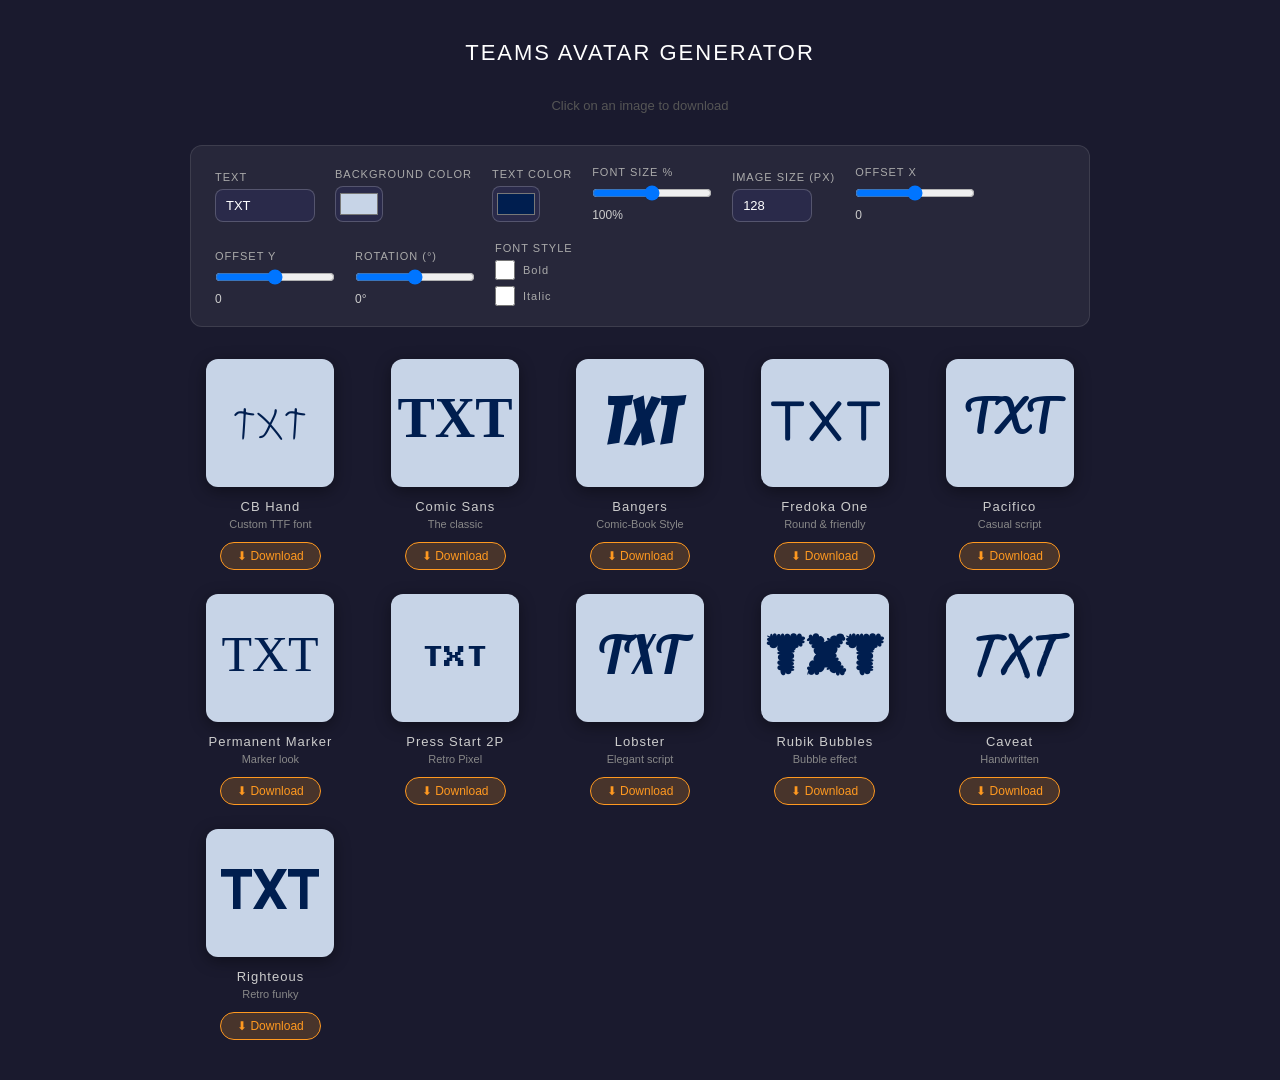
==== teamsIconPicker.html @ 69372c63 "full" ====
<!DOCTYPE html>
<html lang="en">
<head>
  <meta charset="UTF-8">
  <title>Teams Avatar Generator</title>
  <link href="https://fonts.googleapis.com/css2?family=Boogaloo&family=Fredoka+One&family=Pacifico&family=Righteous&family=Bangers&family=Lobster&family=Press+Start+2P&family=Caveat:wght@700&family=Permanent+Marker&family=Rubik+Bubbles&display=swap" rel="stylesheet">
  <link href="style.css" rel="stylesheet">
</head>
<body>
  <h1>Teams Avatar Generator</h1>
  <p class="hint">Click on an image to download</p>

  <div class="config-panel">
    <div class="config-group">
      <label>Text</label>
      <input type="text" id="cfgTextValue" value="TXT" maxlength="20" placeholder="Text">
    </div>
    <div class="config-group">
      <label>Background color</label>
      <input type="color" id="cfgBg" value="#c7d4e7" title="Background color">
    </div>
    <div class="config-group">
      <label>Text color</label>
      <input type="color" id="cfgText" value="#001e4f" title="Text color">
    </div>
    <div class="config-group">
      <label>Font size %</label>
      <input type="range" id="cfgFontScale" min="50" max="150" value="100" step="5">
      <span id="cfgFontScaleVal" class="font-scale-value">100%</span>
    </div>
    <div class="config-group">
      <label>Image size (px)</label>
      <input type="number" id="cfgSize" min="64" max="256" value="128" step="8">
    </div>
    <div class="config-group">
      <label>Offset X</label>
      <input type="range" id="cfgOffsetX" min="-50" max="50" value="0" step="1">
      <span id="cfgOffsetXVal" class="slider-value">0</span>
    </div>
    <div class="config-group">
      <label>Offset Y</label>
      <input type="range" id="cfgOffsetY" min="-50" max="50" value="0" step="1">
      <span id="cfgOffsetYVal" class="slider-value">0</span>
    </div>
    <div class="config-group">
      <label>Rotation (°)</label>
      <input type="range" id="cfgRotate" min="-180" max="180" value="0" step="1">
      <span id="cfgRotateVal" class="slider-value">0°</span>
    </div>
    <div class="config-group">
      <label>Font style</label>
      <div class="checkbox-row">
        <input type="checkbox" id="cfgBold" title="Bold">
        <label for="cfgBold">Bold</label>
      </div>
      <div class="checkbox-row">
        <input type="checkbox" id="cfgItalic" title="Italic">
        <label for="cfgItalic">Italic</label>
      </div>
    </div>
  </div>

  <div class="grid" id="grid"></div>

  <script src="app.js"></script>
</body>
</html>
---- style.css ----
/* Custom TTF font loaded separately */
@font-face {
  font-family: 'CBHand';
  src: url('CBHand.ttf') format('truetype');
  font-weight: normal;
  font-style: normal;
}

* { box-sizing: border-box; margin: 0; padding: 0; }

body {
  background: #1a1a2e;
  min-height: 100vh;
  display: flex;
  flex-direction: column;
  align-items: center;
  padding: 40px 20px;
  font-family: sans-serif;
  gap: 32px;
}

h1 {
  color: #fff;
  font-size: 22px;
  font-weight: 300;
  letter-spacing: 2px;
  text-transform: uppercase;
}

.grid {
  display: grid;
  grid-template-columns: repeat(auto-fit, minmax(160px, 1fr));
  gap: 24px;
  width: 100%;
  max-width: 900px;
}

.card {
  display: flex;
  flex-direction: column;
  align-items: center;
  gap: 12px;
  cursor: pointer;
}

.card canvas {
  border-radius: 12px;
  box-shadow: 0 4px 16px rgba(0,0,0,0.4);
  transition: transform 0.15s, box-shadow 0.15s;
}

.card:hover canvas {
  transform: scale(1.08);
  box-shadow: 0 8px 28px rgba(255,153,32,0.5);
}

.card-label {
  color: #ccc;
  font-size: 13px;
  letter-spacing: 1px;
}

.card-sub {
  color: #888;
  font-size: 11px;
  margin-top: -8px;
}

.download-btn {
  padding: 6px 16px;
  font-size: 12px;
  background: rgba(255,153,32,0.2);
  color: #ff9920;
  border: 1px solid #ff9920;
  border-radius: 20px;
  cursor: pointer;
  transition: background 0.15s;
}

.download-btn:hover { background: rgba(255,153,32,0.4); }

p.hint {
  color: #555;
  font-size: 13px;
}

.config-panel {
  display: flex;
  flex-wrap: wrap;
  gap: 20px;
  align-items: flex-end;
  padding: 20px 24px;
  background: rgba(255,255,255,0.06);
  border-radius: 12px;
  border: 1px solid rgba(255,255,255,0.1);
  width: 100%;
  max-width: 900px;
}

.config-group {
  display: flex;
  flex-direction: column;
  gap: 6px;
}

.config-group label {
  color: #aaa;
  font-size: 11px;
  text-transform: uppercase;
  letter-spacing: 1px;
}

.config-group input[type="color"] {
  width: 48px;
  height: 36px;
  padding: 2px;
  border: 1px solid rgba(255,255,255,0.2);
  border-radius: 8px;
  cursor: pointer;
  background: #2a2a4a;
}

.config-group input[type="number"],
.config-group input[type="range"],
.config-group input[type="text"] {
  width: 80px;
  padding: 8px 10px;
  background: #2a2a4a;
  border: 1px solid rgba(255,255,255,0.2);
  border-radius: 8px;
  color: #fff;
  font-size: 13px;
}

.config-group input[type="text"] { width: 100px; }

.config-group input[type="range"] {
  width: 120px;
  padding: 0;
}

.config-group input[type="checkbox"] {
  width: 20px;
  height: 20px;
  accent-color: #ff9920;
  cursor: pointer;
}

.config-group .checkbox-row {
  display: flex;
  align-items: center;
  gap: 8px;
}

.config-group .checkbox-row label { margin: 0; text-transform: none; }

.config-row {
  display: flex;
  gap: 8px;
  align-items: center;
}

.config-row .config-group { flex: 0 0 auto; }

.font-scale-value,
.slider-value {
  color: #ccc;
  font-size: 12px;
}
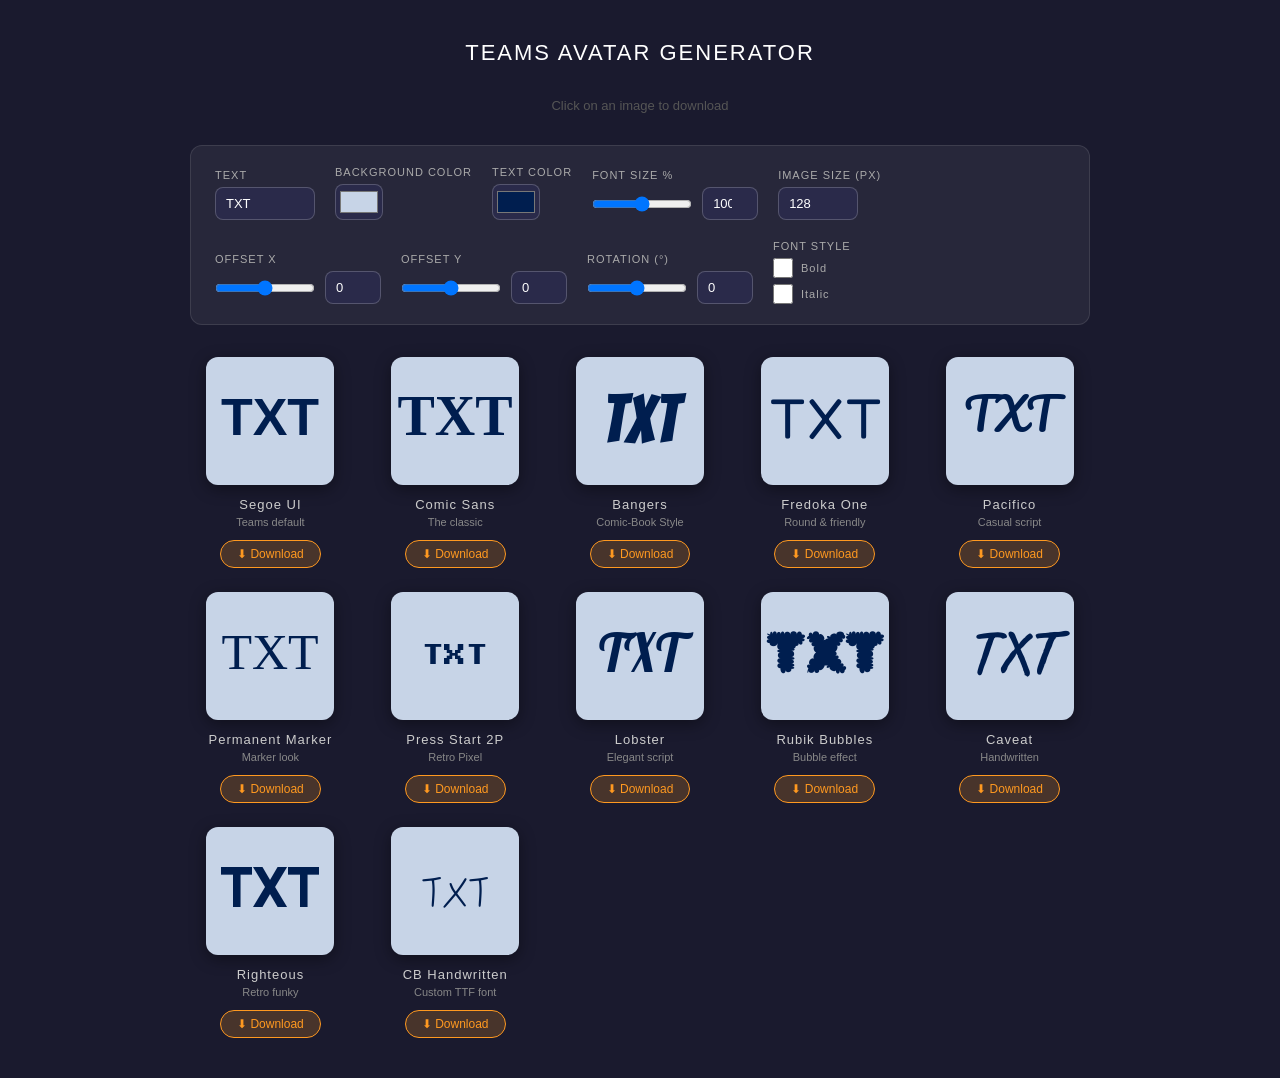
==== commit 80570d21: "fonts" ====
--- a/teamsIconPicker.html
+++ b/teamsIconPicker.html
@@ -25,8 +25,10 @@
     </div>
     <div class="config-group">
       <label>Font size %</label>
-      <input type="range" id="cfgFontScale" min="50" max="150" value="100" step="5">
-      <span id="cfgFontScaleVal" class="font-scale-value">100%</span>
+      <div class="slider-input-row">
+        <input type="range" id="cfgFontScale" min="50" max="150" value="100" step="5">
+        <input type="number" id="cfgFontScaleNum" min="50" max="150" value="100" step="5" aria-label="Font size">
+      </div>
     </div>
     <div class="config-group">
       <label>Image size (px)</label>
@@ -34,18 +36,24 @@
     </div>
     <div class="config-group">
       <label>Offset X</label>
-      <input type="range" id="cfgOffsetX" min="-50" max="50" value="0" step="1">
-      <span id="cfgOffsetXVal" class="slider-value">0</span>
+      <div class="slider-input-row">
+        <input type="range" id="cfgOffsetX" min="-50" max="50" value="0" step="1">
+        <input type="number" id="cfgOffsetXNum" min="-50" max="50" value="0" step="1" aria-label="Offset X">
+      </div>
     </div>
     <div class="config-group">
       <label>Offset Y</label>
-      <input type="range" id="cfgOffsetY" min="-50" max="50" value="0" step="1">
-      <span id="cfgOffsetYVal" class="slider-value">0</span>
+      <div class="slider-input-row">
+        <input type="range" id="cfgOffsetY" min="-50" max="50" value="0" step="1">
+        <input type="number" id="cfgOffsetYNum" min="-50" max="50" value="0" step="1" aria-label="Offset Y">
+      </div>
     </div>
     <div class="config-group">
       <label>Rotation (°)</label>
-      <input type="range" id="cfgRotate" min="-180" max="180" value="0" step="1">
-      <span id="cfgRotateVal" class="slider-value">0°</span>
+      <div class="slider-input-row">
+        <input type="range" id="cfgRotate" min="-180" max="180" value="0" step="1">
+        <input type="number" id="cfgRotateNum" min="-180" max="180" value="0" step="1" aria-label="Rotation">
+      </div>
     </div>
     <div class="config-group">
       <label>Font style</label>
--- a/style.css
+++ b/style.css
@@ -1,7 +1,7 @@
 /* Custom TTF font loaded separately */
 @font-face {
-  font-family: 'CBHand';
-  src: url('CBHand.ttf') format('truetype');
+  font-family: 'CBHandwritten';
+  src: url('fonts/CBHandwritten.ttf') format('truetype');
   font-weight: normal;
   font-style: normal;
 }
@@ -135,8 +135,21 @@
 .config-group input[type="text"] { width: 100px; }
 
 .config-group input[type="range"] {
-  width: 120px;
+  width: 100px;
   padding: 0;
+  flex: 1;
+  min-width: 0;
+}
+
+.slider-input-row {
+  display: flex;
+  align-items: center;
+  gap: 10px;
+}
+
+.slider-input-row input[type="number"] {
+  width: 56px;
+  flex-shrink: 0;
 }
 
 .config-group input[type="checkbox"] {
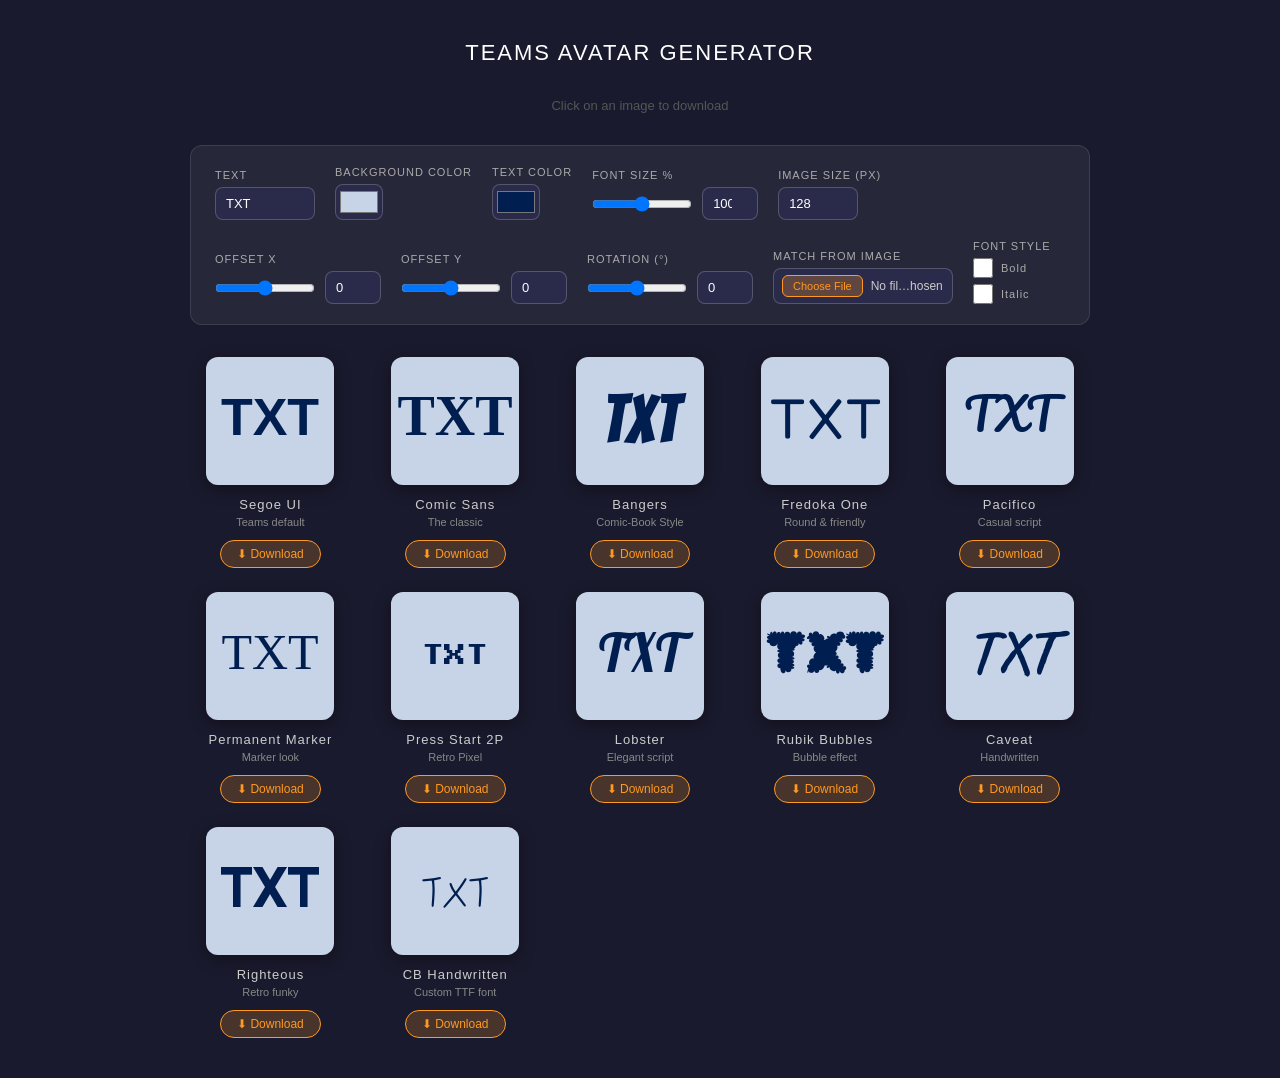
==== commit 14050034: "image color picker" ====
--- a/teamsIconPicker.html
+++ b/teamsIconPicker.html
@@ -56,6 +56,10 @@
       </div>
     </div>
     <div class="config-group">
+      <label>Match from image</label>
+      <input type="file" id="cfgMatchImage" accept="image/*" title="Upload a Teams avatar to copy its background and text colors">
+    </div>
+    <div class="config-group">
       <label>Font style</label>
       <div class="checkbox-row">
         <input type="checkbox" id="cfgBold" title="Bold">
--- a/style.css
+++ b/style.css
@@ -152,6 +152,29 @@
   flex-shrink: 0;
 }
 
+.config-group input[type="file"] {
+  width: 100%;
+  max-width: 180px;
+  padding: 6px 8px;
+  font-size: 12px;
+  color: #ccc;
+  background: #2a2a4a;
+  border: 1px solid rgba(255,255,255,0.2);
+  border-radius: 8px;
+  cursor: pointer;
+}
+
+.config-group input[type="file"]::file-selector-button {
+  margin-right: 8px;
+  padding: 4px 10px;
+  background: rgba(255,153,32,0.25);
+  color: #ff9920;
+  border: 1px solid #ff9920;
+  border-radius: 6px;
+  cursor: pointer;
+  font-size: 11px;
+}
+
 .config-group input[type="checkbox"] {
   width: 20px;
   height: 20px;
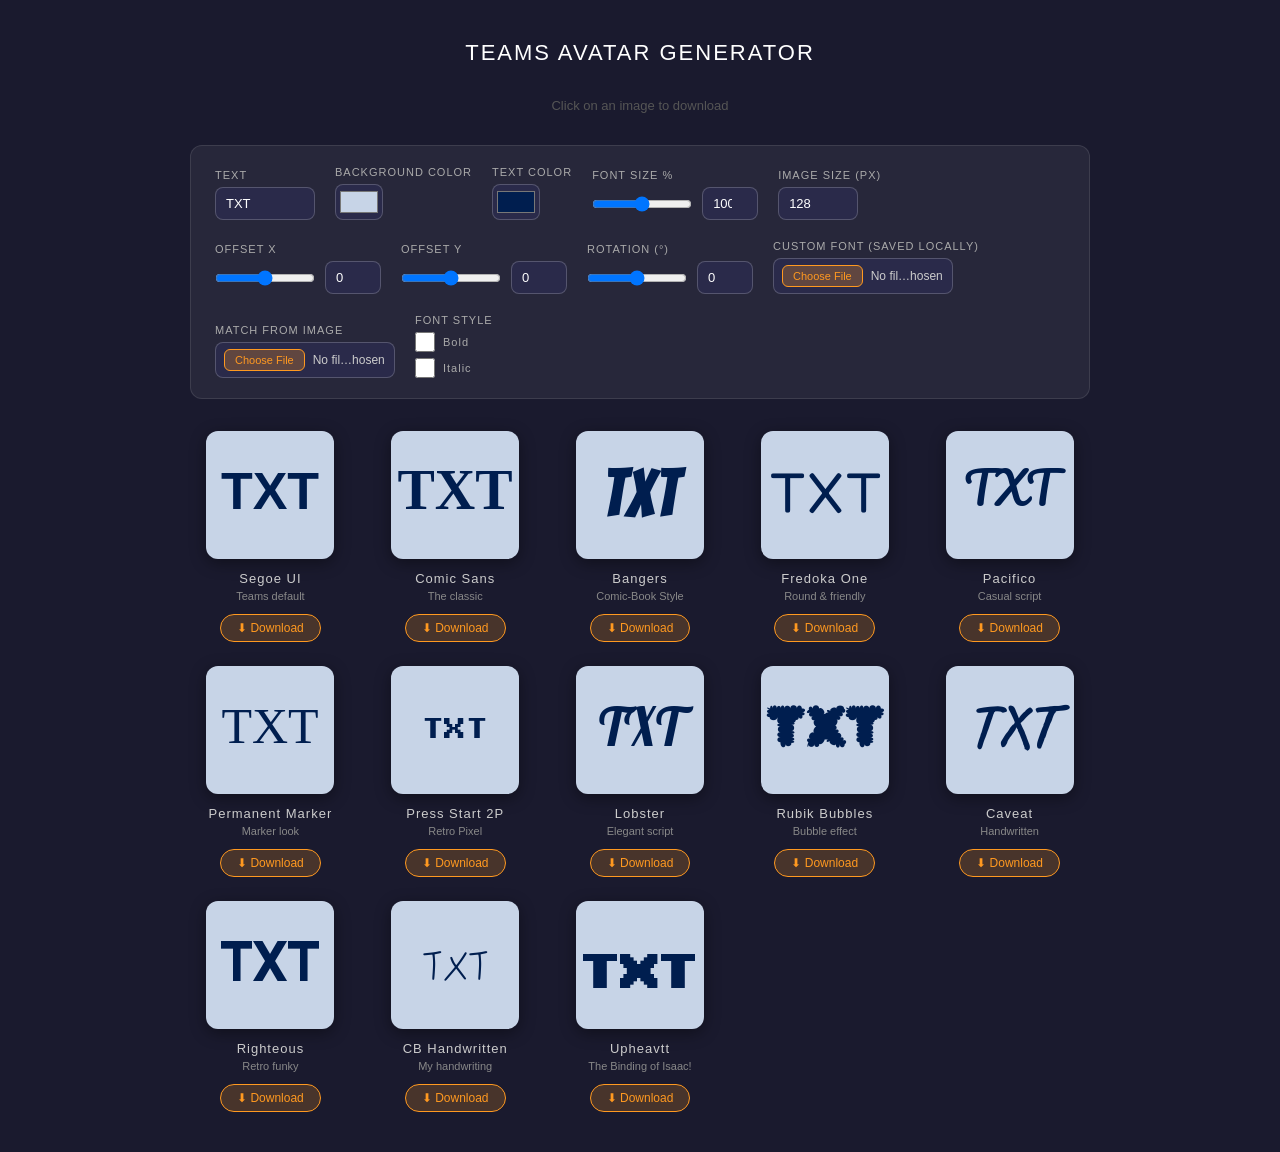
==== commit 49dabb9b: "Release: Teams Avatar Generator with custom fonts, color scan, persisted config Made-with: Cursor" ====
--- a/teamsIconPicker.html
+++ b/teamsIconPicker.html
@@ -55,6 +55,13 @@
         <input type="number" id="cfgRotateNum" min="-180" max="180" value="0" step="1" aria-label="Rotation">
       </div>
     </div>
+    <div class="config-group custom-font-group">
+      <label>Custom font (saved locally)</label>
+      <div class="custom-font-row">
+        <input type="file" id="cfgCustomFontUpload" accept=".ttf,.otf,font/ttf,font/otf" title="Upload a TTF or OTF font; stored in browser and persists across reloads">
+        <button type="button" id="cfgCustomFontRemove" class="remove-font-btn" title="Remove saved custom font" style="display: none;">Remove</button>
+      </div>
+    </div>
     <div class="config-group">
       <label>Match from image</label>
       <input type="file" id="cfgMatchImage" accept="image/*" title="Upload a Teams avatar to copy its background and text colors">
--- a/style.css
+++ b/style.css
@@ -2,6 +2,12 @@
 @font-face {
   font-family: 'CBHandwritten';
   src: url('fonts/CBHandwritten.ttf') format('truetype');
+  font-weight: normal;
+  font-style: normal;
+}
+@font-face {
+  font-family: 'Upheavtt';
+  src: url('fonts/upheavtt.ttf') format('truetype');
   font-weight: normal;
   font-style: normal;
 }
@@ -175,6 +181,32 @@
   font-size: 11px;
 }
 
+.custom-font-row {
+  display: flex;
+  align-items: center;
+  gap: 10px;
+}
+
+.custom-font-row input[type="file"] {
+  flex: 1;
+  min-width: 0;
+}
+
+.remove-font-btn {
+  padding: 6px 12px;
+  font-size: 12px;
+  background: rgba(200, 80, 80, 0.25);
+  color: #e88;
+  border: 1px solid rgba(200, 80, 80, 0.6);
+  border-radius: 8px;
+  cursor: pointer;
+  flex-shrink: 0;
+}
+
+.remove-font-btn:hover {
+  background: rgba(200, 80, 80, 0.4);
+}
+
 .config-group input[type="checkbox"] {
   width: 20px;
   height: 20px;
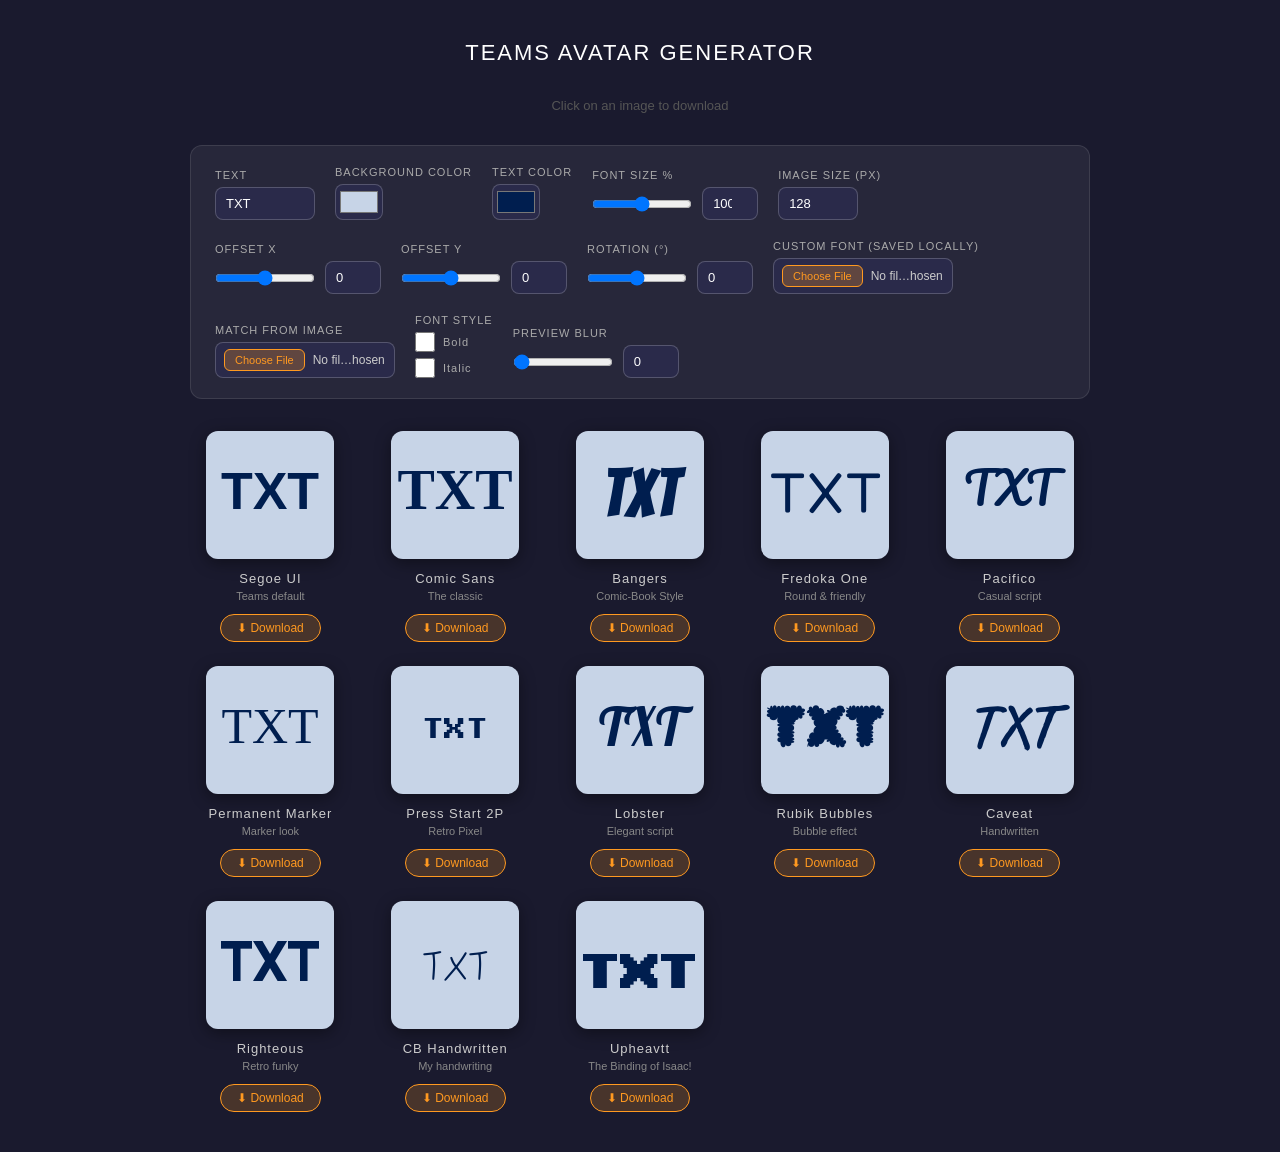
==== commit 2a5bd4ec: "easteregg :D" ====
--- a/teamsIconPicker.html
+++ b/teamsIconPicker.html
@@ -77,6 +77,13 @@
         <label for="cfgItalic">Italic</label>
       </div>
     </div>
+    <div class="config-group">
+      <label>Preview blur</label>
+      <div class="slider-input-row" title="0 = off, 20 ≈ 4px blur">
+        <input type="range" id="cfgBlurAmount" min="0" max="20" value="0" step="1">
+        <input type="number" id="cfgBlurAmountNum" min="0" max="20" value="0" step="1" aria-label="Blur (0 = off, 20 ≈ 4px)">
+      </div>
+    </div>
   </div>
 
   <div class="grid" id="grid"></div>
--- a/style.css
+++ b/style.css
@@ -25,6 +25,94 @@
   gap: 32px;
 }
 
+/* Corvinami mode: rainbow background + readable text (body class toggled by Konami) */
+body.corvinami-mode {
+  background: linear-gradient(125deg, #ff0f0f 0%, #ff8c00 18%, #ffef0f 32%, #0f0 45%, #0ff 58%, #4b0ff0 72%, #ff0f8c 88%, #ff0f0f 100%);
+  background-attachment: fixed;
+}
+body.corvinami-mode .use-my-font {
+  color: #1a1a1a;
+  text-shadow: 0 0 1px #fff, 0 1px 2px rgba(255,255,255,0.9);
+}
+body.corvinami-mode .config-panel,
+body.corvinami-mode .card-label,
+body.corvinami-mode .card-sub { color: #1a1a1a; }
+body.corvinami-mode h1 { color: #0d0d0d; text-shadow: 0 0 2px #fff, 0 1px 3px rgba(255,255,255,0.9); }
+body.corvinami-mode p.hint { color: #333; }
+body.corvinami-mode .download-btn { color: #b35a00; border-color: #b35a00; background: rgba(255,255,255,0.4); }
+body.corvinami-mode .remove-font-btn { color: #8b2020; border-color: #8b2020; }
+
+.corvinami-popup {
+  position: fixed;
+  top: 50%;
+  left: 50%;
+  transform: translate(-50%, -50%);
+  z-index: 9999;
+  padding: 40px 80px;
+  font-family: 'UploadedFont', 'CBHandwritten', cursive;
+  font-size: 4rem;
+  font-weight: bold;
+  color: #1a1a1a;
+  background: rgba(255,255,255,0.95);
+  border: 6px solid #4b0ff0;
+  border-radius: 24px;
+  box-shadow: 0 12px 48px rgba(0,0,0,0.35);
+  text-shadow: 0 0 2px #fff;
+  animation: corvinami-pop 0.4s ease-out;
+}
+@keyframes corvinami-pop {
+  from { opacity: 0; transform: translate(-50%, -50%) scale(0.8); }
+  to { opacity: 1; transform: translate(-50%, -50%) scale(1); }
+}
+
+.confetti {
+  position: fixed;
+  bottom: 0;
+  left: 0;
+  width: 10px;
+  height: 14px;
+  pointer-events: none;
+  z-index: 9998;
+  border-radius: 2px;
+  animation: confetti-arc 6.5s ease-out forwards;
+}
+@keyframes confetti-arc {
+  0% {
+    opacity: 1;
+    transform: translate(-50%, 0) rotate(0deg);
+  }
+  4% {
+    opacity: 1;
+    transform: translate(calc(-50% + var(--fan, 0)), -100vh) rotate(260deg);
+  }
+  28% {
+    opacity: 1;
+    transform: translate(calc(-50% + var(--fan, 0)), -100vh) rotate(260deg);
+  }
+  100% {
+    opacity: 0.3;
+    transform: translate(calc(-50% + var(--fan, 0)), 15vh) rotate(720deg);
+  }
+}
+
+/* Class added by JS to each text element when "Page in my font" is on */
+.use-my-font {
+  font-family: 'UploadedFont', 'CBHandwritten', cursive;
+  margin-bottom: -5px;
+  margin-right: 5px;
+}
+.use-my-font.h1-size { font-size: 45px; margin: -10px;}
+.use-my-font.card-label { font-size: 25px; }
+.use-my-font.card-sub { font-size: 19px; }
+.use-my-font.download-btn { font-size: 19px; }
+.use-my-font.hint { font-size: 30px; margin: -5px;}
+.use-my-font.label-size { font-size: 17px; }
+.use-my-font.input-size { font-size: 20px; }
+.use-my-font.file-size { font-size: 18px; }
+.use-my-font.remove-font-btn { font-size: 18px; }
+.use-my-font.font-scale-value,
+.use-my-font.slider-value { font-size: 18px; }
+
 h1 {
   color: #fff;
   font-size: 22px;
@@ -58,6 +146,10 @@
 .card:hover canvas {
   transform: scale(1.08);
   box-shadow: 0 8px 28px rgba(255,153,32,0.5);
+}
+
+.grid.blur-icons .card canvas {
+  filter: blur(var(--blur-amount, 0.8px));
 }
 
 .card-label {
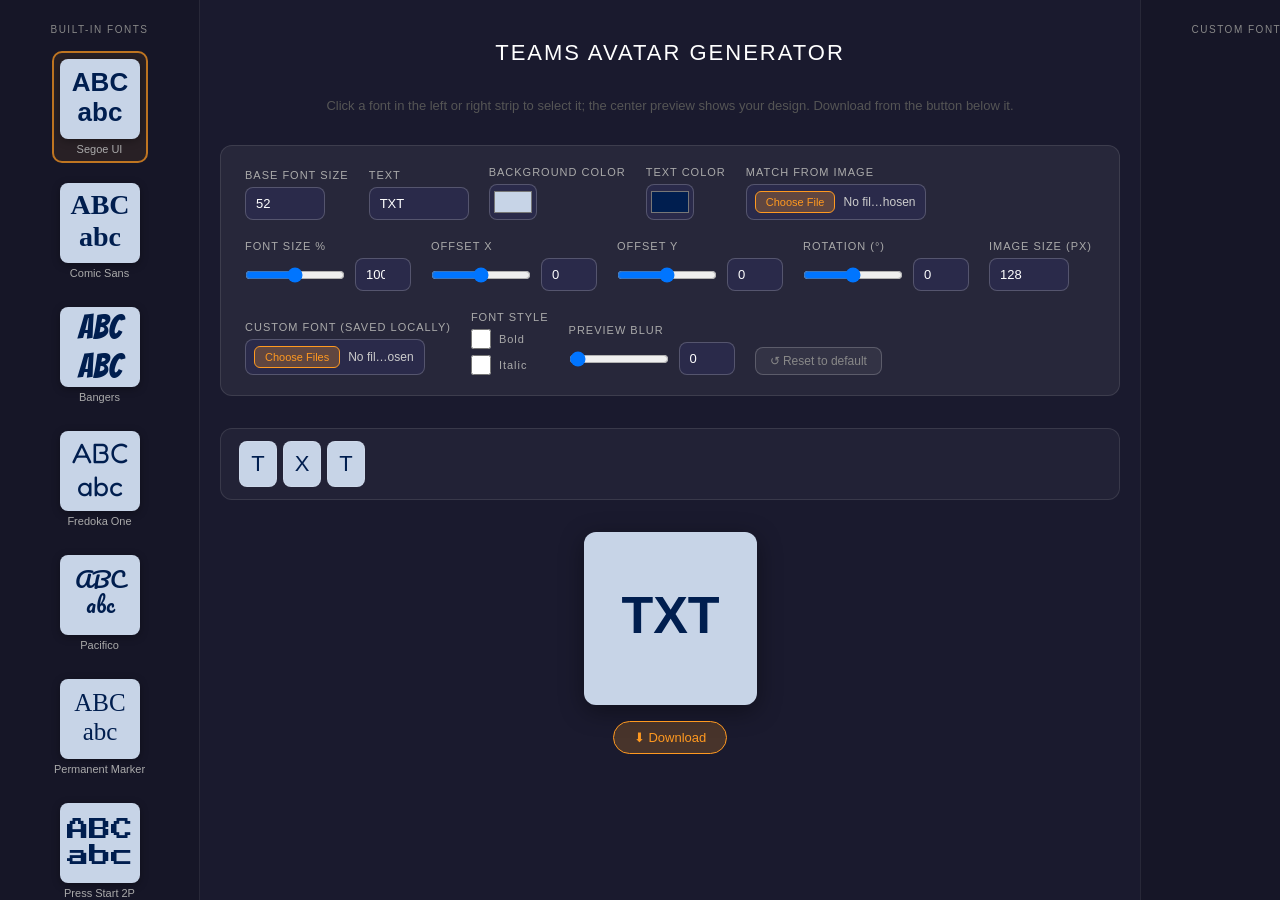
==== commit 2e2fb31a: "v1.1.0: Center canvas layout, font strips, reset to default - Single center canvas (slightly larger)" ====
--- a/teamsIconPicker.html
+++ b/teamsIconPicker.html
@@ -7,10 +7,17 @@
   <link href="style.css" rel="stylesheet">
 </head>
 <body>
-  <h1>Teams Avatar Generator</h1>
-  <p class="hint">Click on an image to download</p>
+  <div class="font-preview-strip font-preview-strip--left" id="fontPreviewStripLeft"></div>
 
-  <div class="config-panel">
+  <div class="content-container">
+    <h1>Teams Avatar Generator</h1>
+    <p class="hint">Click a font in the left or right strip to select it; the center preview shows your design. Download from the button below it.</p>
+
+    <div class="config-panel">
+    <div class="config-group">
+      <label>Base font size</label>
+      <input type="number" id="cfgBaseFontSize" value="54" min="10" max="120" step="1" title="Base size for the selected font">
+    </div>
     <div class="config-group">
       <label>Text</label>
       <input type="text" id="cfgTextValue" value="TXT" maxlength="20" placeholder="Text">
@@ -24,15 +31,15 @@
       <input type="color" id="cfgText" value="#001e4f" title="Text color">
     </div>
     <div class="config-group">
+      <label>Match from image</label>
+      <input type="file" id="cfgMatchImage" accept="image/*" title="Upload a Teams avatar to copy its background and text colors">
+    </div>
+    <div class="config-group">
       <label>Font size %</label>
       <div class="slider-input-row">
         <input type="range" id="cfgFontScale" min="50" max="150" value="100" step="5">
         <input type="number" id="cfgFontScaleNum" min="50" max="150" value="100" step="5" aria-label="Font size">
       </div>
-    </div>
-    <div class="config-group">
-      <label>Image size (px)</label>
-      <input type="number" id="cfgSize" min="64" max="256" value="128" step="8">
     </div>
     <div class="config-group">
       <label>Offset X</label>
@@ -55,16 +62,15 @@
         <input type="number" id="cfgRotateNum" min="-180" max="180" value="0" step="1" aria-label="Rotation">
       </div>
     </div>
+    <div class="config-group">
+      <label>Image size (px)</label>
+      <input type="number" id="cfgSize" min="64" max="256" value="128" step="8">
+    </div>
     <div class="config-group custom-font-group">
       <label>Custom font (saved locally)</label>
       <div class="custom-font-row">
-        <input type="file" id="cfgCustomFontUpload" accept=".ttf,.otf,font/ttf,font/otf" title="Upload a TTF or OTF font; stored in browser and persists across reloads">
-        <button type="button" id="cfgCustomFontRemove" class="remove-font-btn" title="Remove saved custom font" style="display: none;">Remove</button>
+        <input type="file" id="cfgCustomFontUpload" accept=".ttf,.otf,font/ttf,font/otf" multiple title="Upload TTF or OTF fonts; stored in browser and persist across reloads">
       </div>
-    </div>
-    <div class="config-group">
-      <label>Match from image</label>
-      <input type="file" id="cfgMatchImage" accept="image/*" title="Upload a Teams avatar to copy its background and text colors">
     </div>
     <div class="config-group">
       <label>Font style</label>
@@ -84,9 +90,58 @@
         <input type="number" id="cfgBlurAmountNum" min="0" max="20" value="0" step="1" aria-label="Blur (0 = off, 20 ≈ 4px)">
       </div>
     </div>
+    <div class="config-group config-reset-group">
+      <label>&nbsp;</label>
+      <button type="button" id="cfgResetToDefault" class="reset-to-default-btn" title="Reset all options to default values">↺ Reset to default</button>
+    </div>
   </div>
 
-  <div class="grid" id="grid"></div>
+  <div id="charTray" class="char-tray" style="display:none"></div>
+
+  <div id="charEditPanel" class="char-edit-panel" style="display:none">
+    <div class="char-edit-left">
+      <span class="char-edit-label">Editing</span>
+      <strong id="charEditLabel" class="char-edit-char"></strong>
+      <button id="charEditReset" class="char-edit-reset" title="Reset to global defaults">↺ Reset</button>
+    </div>
+    <div class="char-edit-body">
+      <div class="submenu-inline-group">
+        <label for="charEditFont">Font</label>
+        <select id="charEditFont" class="char-edit-select"></select>
+      </div>
+      <div class="submenu-inline-group">
+        <label for="charEditSize">Size</label>
+        <input type="number" id="charEditSize" step="1">
+      </div>
+      <div class="submenu-inline-group">
+        <label for="charEditColor">Color</label>
+        <input type="color" id="charEditColor">
+      </div>
+      <div class="submenu-inline-group">
+        <input type="checkbox" id="charEditBgEnabled">
+        <label for="charEditBgEnabled">Background</label>
+        <input type="color" id="charEditBgColor" value="#ffffff" disabled></div>
+      <div class="submenu-inline-group">
+        <input type="checkbox" id="charEditBold">
+        <label for="charEditBold">Bold</label>
+      </div>
+      <div class="submenu-inline-group">
+        <input type="checkbox" id="charEditItalic">
+        <label for="charEditItalic">Italic</label>
+      </div>
+    </div>
+    <button id="charEditClose" class="char-edit-close" aria-label="Close">×</button>
+  </div>
+
+    <div class="center-editor">
+      <canvas id="centerCanvas"></canvas>
+      <div class="center-actions">
+        <button type="button" id="centerDownloadBtn" class="download-btn">⬇ Download</button>
+      </div>
+    </div>
+  </div>
+
+  <div class="font-preview-strip font-preview-strip--right" id="fontPreviewStripRight"></div>
 
   <script src="app.js"></script>
 </body>
--- a/style.css
+++ b/style.css
@@ -18,11 +18,24 @@
   background: #1a1a2e;
   min-height: 100vh;
   display: flex;
+  flex-direction: row;
+  align-items: stretch;
+  justify-content: space-between;
+  font-family: sans-serif;
+  margin: 0;
+  padding: 0;
+  width: 100%;
+}
+
+.content-container {
+  flex: 0 0 auto;
+  min-width: 0;
+  display: flex;
   flex-direction: column;
   align-items: center;
   padding: 40px 20px;
-  font-family: sans-serif;
   gap: 32px;
+  max-width: 960px;
 }
 
 /* Corvinami mode: rainbow background + readable text (body class toggled by Konami) */
@@ -97,7 +110,7 @@
 
 /* Class added by JS to each text element when "Page in my font" is on */
 .use-my-font {
-  font-family: 'UploadedFont', 'CBHandwritten', cursive;
+  font-family: var(--page-font-family, 'CBHandwritten', cursive);
   margin-bottom: -5px;
   margin-right: 5px;
 }
@@ -121,6 +134,102 @@
   text-transform: uppercase;
 }
 
+.font-preview-strip {
+  display: grid;
+  grid-template-columns: repeat(auto-fill, minmax(88px, 1fr));
+  gap: 12px;
+  align-content: start;
+  flex: 1 1 0;
+  min-width: 200px;
+  min-height: 100vh;
+  max-height: 100vh;
+  overflow-y: auto;
+  padding: 24px 20px;
+  background: rgba(0, 0, 0, 0.15);
+}
+
+.font-preview-strip--left {
+  border-right: 1px solid rgba(255, 255, 255, 0.08);
+}
+
+.font-preview-strip--right {
+  border-left: 1px solid rgba(255, 255, 255, 0.08);
+}
+
+.font-preview-strip-title {
+  grid-column: 1 / -1;
+  color: #888;
+  font-size: 10px;
+  text-transform: uppercase;
+  letter-spacing: 1.5px;
+  margin-bottom: 4px;
+  text-align: center;
+}
+
+.font-preview-card {
+  position: relative;
+  display: flex;
+  flex-direction: column;
+  align-items: center;
+  justify-self: center;
+  gap: 4px;
+  cursor: pointer;
+  padding: 6px;
+  border-radius: 10px;
+  border: 2px solid transparent;
+  transition: border-color 0.15s, background 0.15s;
+  max-width: 100%;
+}
+
+.font-preview-card:hover {
+  background: rgba(255,255,255,0.06);
+}
+
+.font-preview-card--selected {
+  border-color: rgba(255,153,32,0.7);
+  background: rgba(255,153,32,0.08);
+}
+
+.font-preview-card canvas {
+  border-radius: 8px;
+  box-shadow: 0 2px 8px rgba(0,0,0,0.3);
+  display: block;
+}
+
+.font-preview-label {
+  color: #aaa;
+  font-size: 11px;
+  max-width: 100%;
+  overflow: hidden;
+  text-overflow: ellipsis;
+  white-space: nowrap;
+  text-align: center;
+}
+
+.center-editor {
+  display: flex;
+  flex-direction: column;
+  align-items: center;
+  gap: 16px;
+  flex: 0 0 auto;
+}
+
+.center-editor canvas {
+  border-radius: 12px;
+  box-shadow: 0 6px 24px rgba(0,0,0,0.4);
+  display: block;
+}
+
+.center-actions {
+  display: flex;
+  justify-content: center;
+}
+
+.center-actions .download-btn {
+  padding: 8px 20px;
+  font-size: 13px;
+}
+
 .grid {
   display: grid;
   grid-template-columns: repeat(auto-fit, minmax(160px, 1fr));
@@ -130,6 +239,7 @@
 }
 
 .card {
+  position: relative;
   display: flex;
   flex-direction: column;
   align-items: center;
@@ -146,10 +256,6 @@
 .card:hover canvas {
   transform: scale(1.08);
   box-shadow: 0 8px 28px rgba(255,153,32,0.5);
-}
-
-.grid.blur-icons .card canvas {
-  filter: blur(var(--blur-amount, 0.8px));
 }
 
 .card-label {
@@ -176,6 +282,31 @@
 }
 
 .download-btn:hover { background: rgba(255,153,32,0.4); }
+
+.card-delete-btn {
+  position: absolute;
+  top: 4px;
+  right: 4px;
+  width: 28px;
+  height: 28px;
+  padding: 0;
+  font-size: 20px;
+  line-height: 1;
+  color: #e88;
+  background: rgba(0,0,0,0.6);
+  border: 1px solid rgba(200, 80, 80, 0.6);
+  border-radius: 50%;
+  cursor: pointer;
+  z-index: 1;
+  display: flex;
+  align-items: center;
+  justify-content: center;
+  transition: background 0.15s, color 0.15s;
+}
+.card-delete-btn:hover {
+  background: rgba(200, 80, 80, 0.5);
+  color: #fff;
+}
 
 p.hint {
   color: #555;
@@ -208,6 +339,10 @@
   letter-spacing: 1px;
 }
 
+.font-select-group select {
+  min-width: 140px;
+}
+
 .config-group input[type="color"] {
   width: 48px;
   height: 36px;
@@ -314,6 +449,27 @@
 
 .config-group .checkbox-row label { margin: 0; text-transform: none; }
 
+.config-reset-group {
+  align-self: flex-end;
+}
+
+.reset-to-default-btn {
+  padding: 6px 14px;
+  font-size: 12px;
+  color: #888;
+  background: rgba(255, 255, 255, 0.06);
+  border: 1px solid rgba(255, 255, 255, 0.2);
+  border-radius: 8px;
+  cursor: pointer;
+  transition: color 0.15s, background 0.15s, border-color 0.15s;
+}
+
+.reset-to-default-btn:hover {
+  color: #aaa;
+  background: rgba(255, 255, 255, 0.1);
+  border-color: rgba(255, 255, 255, 0.3);
+}
+
 .config-row {
   display: flex;
   gap: 8px;
@@ -327,3 +483,203 @@
   color: #ccc;
   font-size: 12px;
 }
+
+.submenu-inline-group {
+  display: flex;
+  align-items: center;
+  gap: 8px;
+}
+
+.submenu-inline-group label {
+  color: #aaa;
+  font-size: 11px;
+  text-transform: uppercase;
+  letter-spacing: 1px;
+  white-space: nowrap;
+}
+
+.submenu-inline-group input[type="number"] {
+  width: 64px;
+  padding: 8px 10px;
+  background: #2a2a4a;
+  border: 1px solid rgba(255,255,255,0.2);
+  border-radius: 8px;
+  color: #fff;
+  font-size: 13px;
+}
+
+/* Character tray */
+.char-tray {
+  display: flex;
+  flex-wrap: wrap;
+  gap: 6px;
+  align-items: center;
+  padding: 12px 18px;
+  background: rgba(255,255,255,0.04);
+  border: 1px solid rgba(255,255,255,0.1);
+  border-radius: 12px;
+  width: 100%;
+  max-width: 900px;
+}
+
+.char-chip {
+  position: relative;
+  display: inline-flex;
+  align-items: center;
+  justify-content: center;
+  min-width: 38px;
+  height: 46px;
+  padding: 0 10px;
+  font-size: 22px;
+  background: rgba(255,255,255,0.06);
+  border: 1.5px solid rgba(255,255,255,0.12);
+  border-radius: 8px;
+  cursor: pointer;
+  user-select: none;
+  transition: border-color 0.12s, background 0.12s, transform 0.1s;
+}
+
+.char-chip:hover {
+  background: rgba(255,255,255,0.11);
+  border-color: rgba(255,255,255,0.28);
+  transform: translateY(-2px);
+}
+
+.char-chip--selected {
+  border-color: #ff9920;
+  background: rgba(255,153,32,0.16);
+  box-shadow: 0 0 0 1px rgba(255,153,32,0.35);
+}
+
+.char-chip--custom::after {
+  content: '';
+  position: absolute;
+  top: 4px;
+  right: 4px;
+  width: 5px;
+  height: 5px;
+  background: #ff9920;
+  border-radius: 50%;
+}
+
+/* Per-character edit panel */
+.char-edit-panel {
+  position: relative;
+  display: flex;
+  flex-wrap: wrap;
+  gap: 16px;
+  align-items: center;
+  padding: 14px 60px 14px 20px;
+  background: rgba(100,160,255,0.06);
+  border: 1px solid rgba(100,160,255,0.22);
+  border-radius: 12px;
+  width: 100%;
+  max-width: 900px;
+}
+
+.char-edit-left {
+  display: flex;
+  align-items: center;
+  gap: 8px;
+  flex-shrink: 0;
+}
+
+.char-edit-label {
+  color: #88aaff;
+  font-size: 11px;
+  text-transform: uppercase;
+  letter-spacing: 1px;
+}
+
+.char-edit-char {
+  color: #fff;
+  font-size: 15px;
+  font-weight: 700;
+  min-width: 20px;
+}
+
+.char-edit-reset {
+  padding: 4px 10px;
+  font-size: 11px;
+  color: #888;
+  background: rgba(255,255,255,0.06);
+  border: 1px solid rgba(255,255,255,0.15);
+  border-radius: 6px;
+  cursor: pointer;
+  transition: color 0.15s, background 0.15s;
+}
+
+.char-edit-reset:hover {
+  color: #fff;
+  background: rgba(255,255,255,0.12);
+}
+
+.char-edit-body {
+  display: flex;
+  flex-wrap: wrap;
+  gap: 14px;
+  align-items: center;
+}
+
+.char-edit-select {
+  padding: 7px 8px;
+  background: #2a2a4a;
+  border: 1px solid rgba(255,255,255,0.2);
+  border-radius: 8px;
+  color: #fff;
+  font-size: 12px;
+  cursor: pointer;
+  max-width: 150px;
+}
+
+.char-edit-panel input[type="number"] {
+  width: 64px;
+  padding: 7px 8px;
+  background: #2a2a4a;
+  border: 1px solid rgba(255,255,255,0.2);
+  border-radius: 8px;
+  color: #fff;
+  font-size: 13px;
+}
+
+.char-edit-panel input[type="color"] {
+  width: 44px;
+  height: 32px;
+  padding: 2px;
+  border: 1px solid rgba(255,255,255,0.2);
+  border-radius: 8px;
+  cursor: pointer;
+  background: #2a2a4a;
+}
+
+.char-edit-panel input[type="color"]:disabled {
+  opacity: 0.3;
+  cursor: not-allowed;
+}
+
+.char-edit-close {
+  position: absolute;
+  top: 50%;
+  right: 16px;
+  transform: translateY(-50%);
+  width: 32px;
+  height: 32px;
+  display: flex;
+  align-items: center;
+  justify-content: center;
+  font-size: 20px;
+  line-height: 1;
+  color: #5588cc;
+  background: rgba(100,160,255,0.12);
+  border: 1px solid rgba(100,160,255,0.3);
+  border-radius: 50%;
+  cursor: pointer;
+  transition: background 0.15s, color 0.15s, border-color 0.15s;
+  padding: 0;
+}
+
+.char-edit-close:hover {
+  background: rgba(100,160,255,0.28);
+  border-color: #88aaff;
+  color: #fff;
+}
